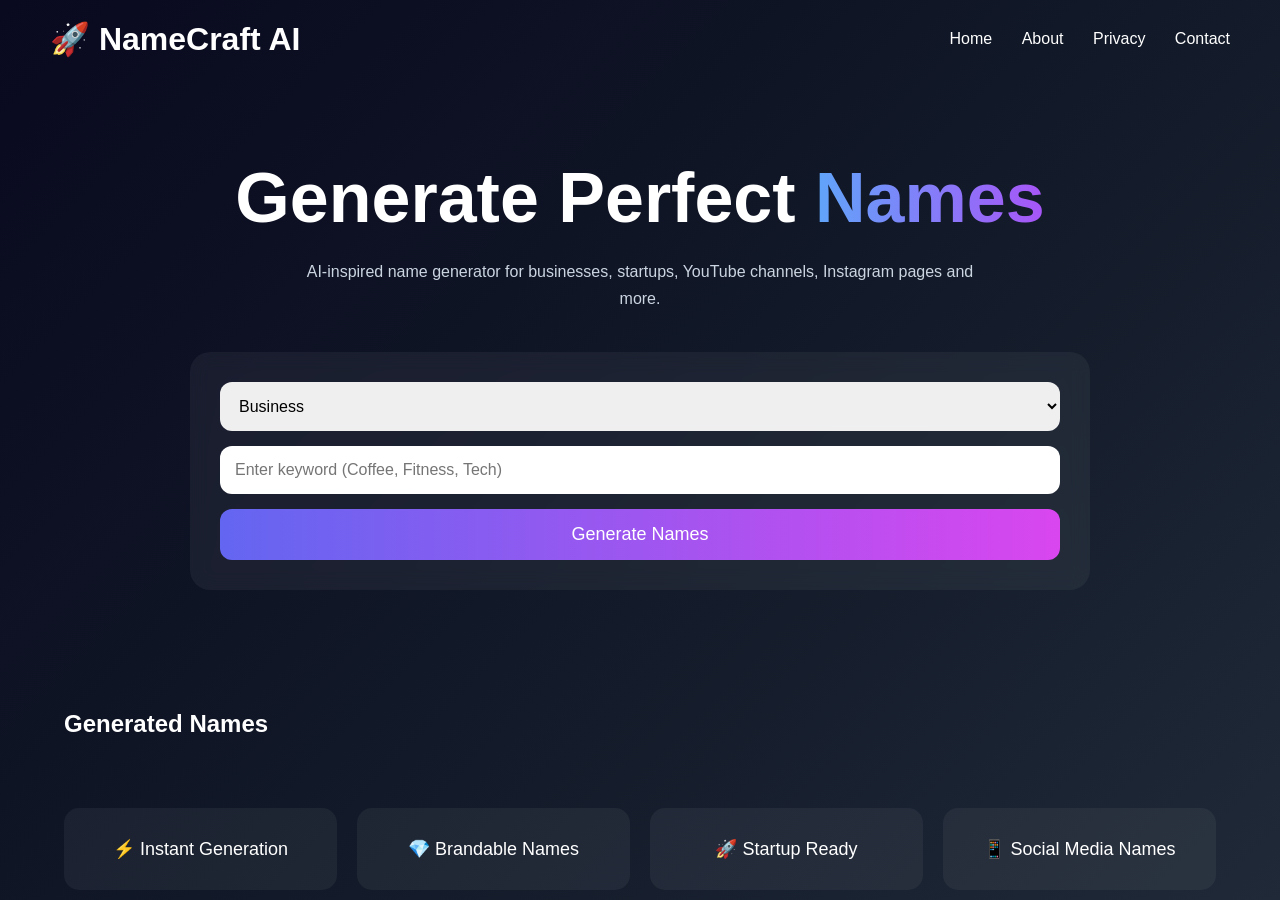
==== index.html @ 0061d7ce "Initial NameCraft AI Website" ====
<!DOCTYPE html>
<html lang="en">
<head>
<meta charset="UTF-8">
<meta name="viewport" content="width=device-width, initial-scale=1.0">
<title>NameCraft AI</title>
<link rel="stylesheet" href="style.css">
</head>

<body>

<nav>
    <div class="logo">🚀 NameCraft AI</div>

    <div class="menu">
        <a href="index.html">Home</a>
        <a href="pages/about.html">About</a>
        <a href="pages/privacy.html">Privacy</a>
        <a href="pages/contact.html">Contact</a>
    </div>
</nav>

<section class="hero">

    <h1>
        Generate Perfect <span>Names</span>
    </h1>

    <p>
        AI-inspired name generator for businesses, startups,
        YouTube channels, Instagram pages and more.
    </p>

    <div class="generator-box">

        <select id="category">
            <option>Business</option>
            <option>Startup</option>
            <option>YouTube</option>
            <option>Instagram</option>
            <option>Shop</option>
        </select>

        <input
        type="text"
        id="keyword"
        placeholder="Enter keyword (Coffee, Fitness, Tech)">

        <button onclick="generateNames()">
            Generate Names
        </button>

    </div>

</section>

<section class="results-section">

    <h2>Generated Names</h2>

    <div id="results"></div>

</section>
<section class="features">

    <div class="feature-card">
    ⚡ Instant Generation
    </div>

    <div class="feature-card">
    💎 Brandable Names
    </div>

    <div class="feature-card">
    🚀 Startup Ready
    </div>

    <div class="feature-card">
    📱 Social Media Names
    </div>

</section>

<script src="script.js"></script>

</body>
</html>
---- style.css ----
*{
    margin:0;
    padding:0;
    box-sizing:border-box;
}

body{

    font-family:Arial,sans-serif;

    background:
    linear-gradient(
    135deg,
    #09091f,
    #111827,
    #1f2937);

    min-height:100vh;

    color:white;
}

nav{

    display:flex;

    justify-content:space-between;

    align-items:center;

    padding:20px 50px;
}

.logo{

    font-size:32px;

    font-weight:bold;
}

.menu a{

    color:white;

    text-decoration:none;

    margin-left:25px;
}

.hero{

    text-align:center;

    padding:80px 20px;
}

.hero h1{

    font-size:70px;

    margin-bottom:20px;
}

.hero span{

    background:
    linear-gradient(
    90deg,
    #60a5fa,
    #a855f7);

    -webkit-background-clip:text;

    -webkit-text-fill-color:transparent;
}

.hero p{

    color:#cbd5e1;

    max-width:700px;

    margin:auto;

    margin-bottom:40px;

    line-height:1.7;
}

.generator-box{

    width:90%;

    max-width:900px;

    margin:auto;

    background:
    rgba(255,255,255,0.05);

    padding:30px;

    border-radius:20px;

    backdrop-filter:blur(10px);
}

select,
input{

    width:100%;

    padding:15px;

    border:none;

    border-radius:12px;

    margin-bottom:15px;

    font-size:16px;
}

button{

    width:100%;

    padding:15px;

    border:none;

    border-radius:12px;

    background:
    linear-gradient(
    90deg,
    #6366f1,
    #d946ef);

    color:white;

    font-size:18px;

    cursor:pointer;
}

.results-section{

    width:90%;

    max-width:1200px;

    margin:40px auto;
}

.results-section h2{

    margin-bottom:20px;
}

#results{

    display:grid;

    grid-template-columns:
    repeat(auto-fit,minmax(250px,1fr));

    gap:15px;
}

.name-card{

    background:
    rgba(255,255,255,0.05);

    padding:18px;

    border-radius:15px;

    display:flex;

    justify-content:space-between;

    align-items:center;
}

.copy-btn{

    background:#6366f1;

    width:auto;

    padding:8px 15px;

    font-size:14px;
}
.features{

display:grid;

grid-template-columns:
repeat(auto-fit,minmax(200px,1fr));

gap:20px;

width:90%;

max-width:1200px;

margin:50px auto;
}

.feature-card{

background:rgba(255,255,255,.05);

padding:30px;

border-radius:15px;

text-align:center;

font-size:18px;
}
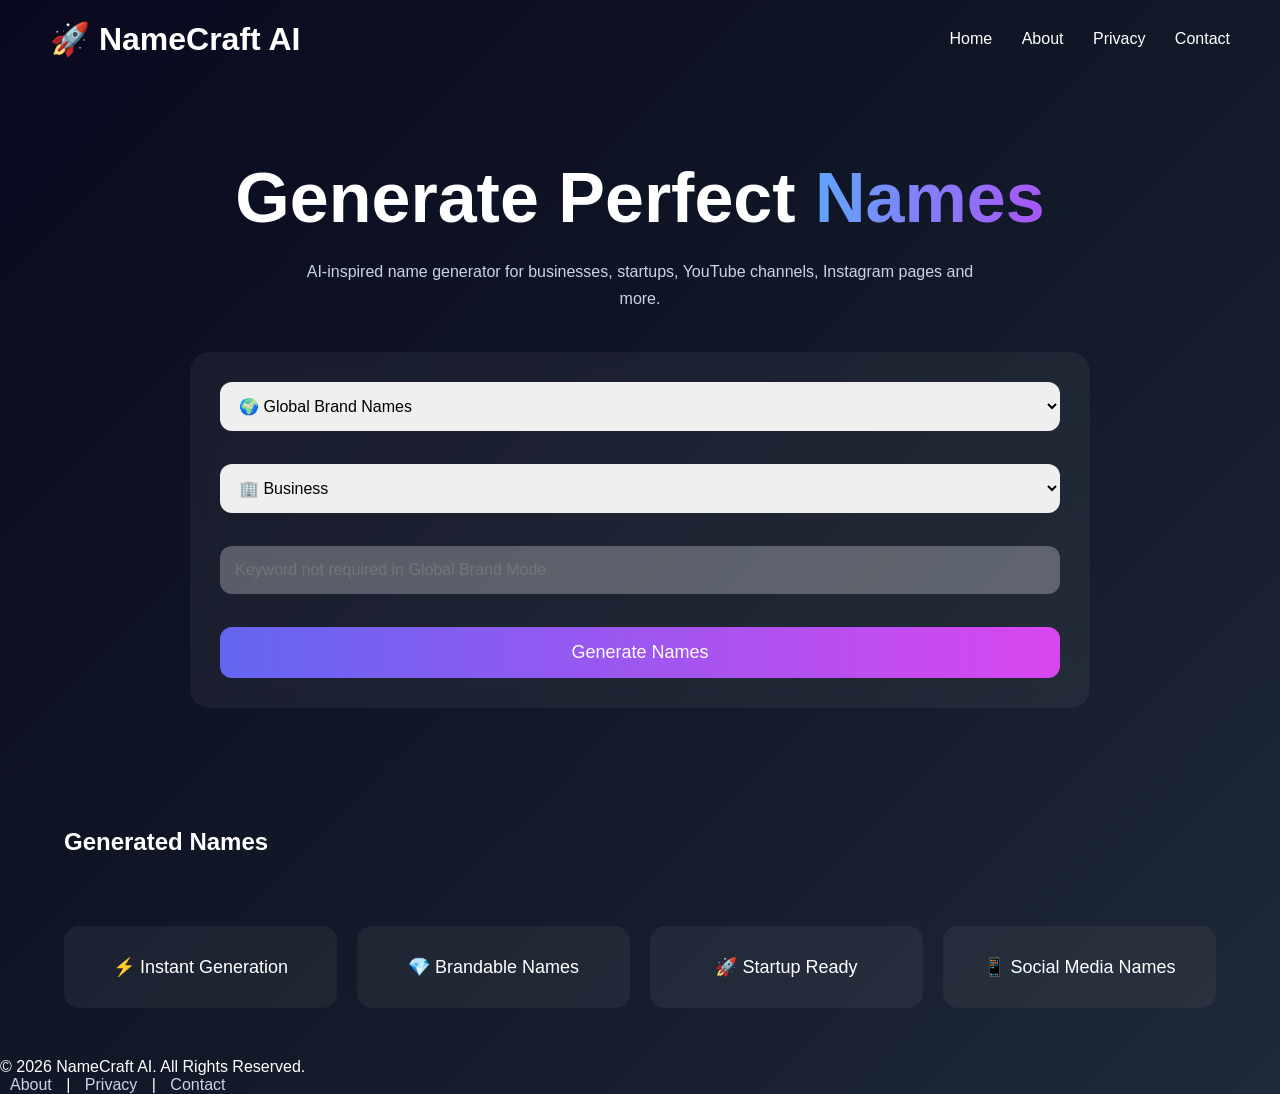
==== commit 3634dc69: "NameCraft  updated" ====
--- a/index.html
+++ b/index.html
@@ -33,24 +33,58 @@
 
     <div class="generator-box">
 
-        <select id="category">
-            <option>Business</option>
-            <option>Startup</option>
-            <option>YouTube</option>
-            <option>Instagram</option>
-            <option>Shop</option>
-        </select>
+    <select id="mode">
 
-        <input
-        type="text"
-        id="keyword"
-        placeholder="Enter keyword (Coffee, Fitness, Tech)">
+        <option value="brand">
+            🌍 Global Brand Names
+        </option>
 
-        <button onclick="generateNames()">
-            Generate Names
-        </button>
+        <option value="keyword">
+            🔑 Keyword Based Names
+        </option>
 
-    </div>
+    </select>
+
+    <br><br>
+
+    <select id="category">
+
+        <option value="Business">
+            🏢 Business
+        </option>
+
+        <option value="Startup">
+            🚀 Startup
+        </option>
+
+        <option value="YouTube">
+            📺 YouTube
+        </option>
+
+        <option value="Instagram">
+            📸 Instagram
+        </option>
+
+        <option value="Shop">
+            🛒 Shop
+        </option>
+
+    </select>
+
+    <br><br>
+
+    <input
+    type="text"
+    id="keyword"
+    placeholder="Enter keyword">
+
+    <br><br>
+
+    <button onclick="generateNames()">
+        Generate Names
+    </button>
+
+</div>
 
 </section>
 
@@ -83,5 +117,17 @@
 
 <script src="script.js"></script>
 
+<footer>
+
+    <p>© 2026 NameCraft AI. All Rights Reserved.</p>
+
+    <div>
+        <a href="pages/about.html">About</a> |
+        <a href="pages/privacy.html">Privacy</a> |
+        <a href="pages/contact.html">Contact</a>
+    </div>
+
+</footer>
+
 </body>
 </html>
--- a/style.css
+++ b/style.css
@@ -221,4 +221,18 @@
 text-align:center;
 
 font-size:18px;
+}
+
+footer a{
+
+    color:#cbd5e1;
+
+    text-decoration:none;
+
+    margin:0 10px;
+}
+
+footer a:hover{
+
+    color:white;
 }
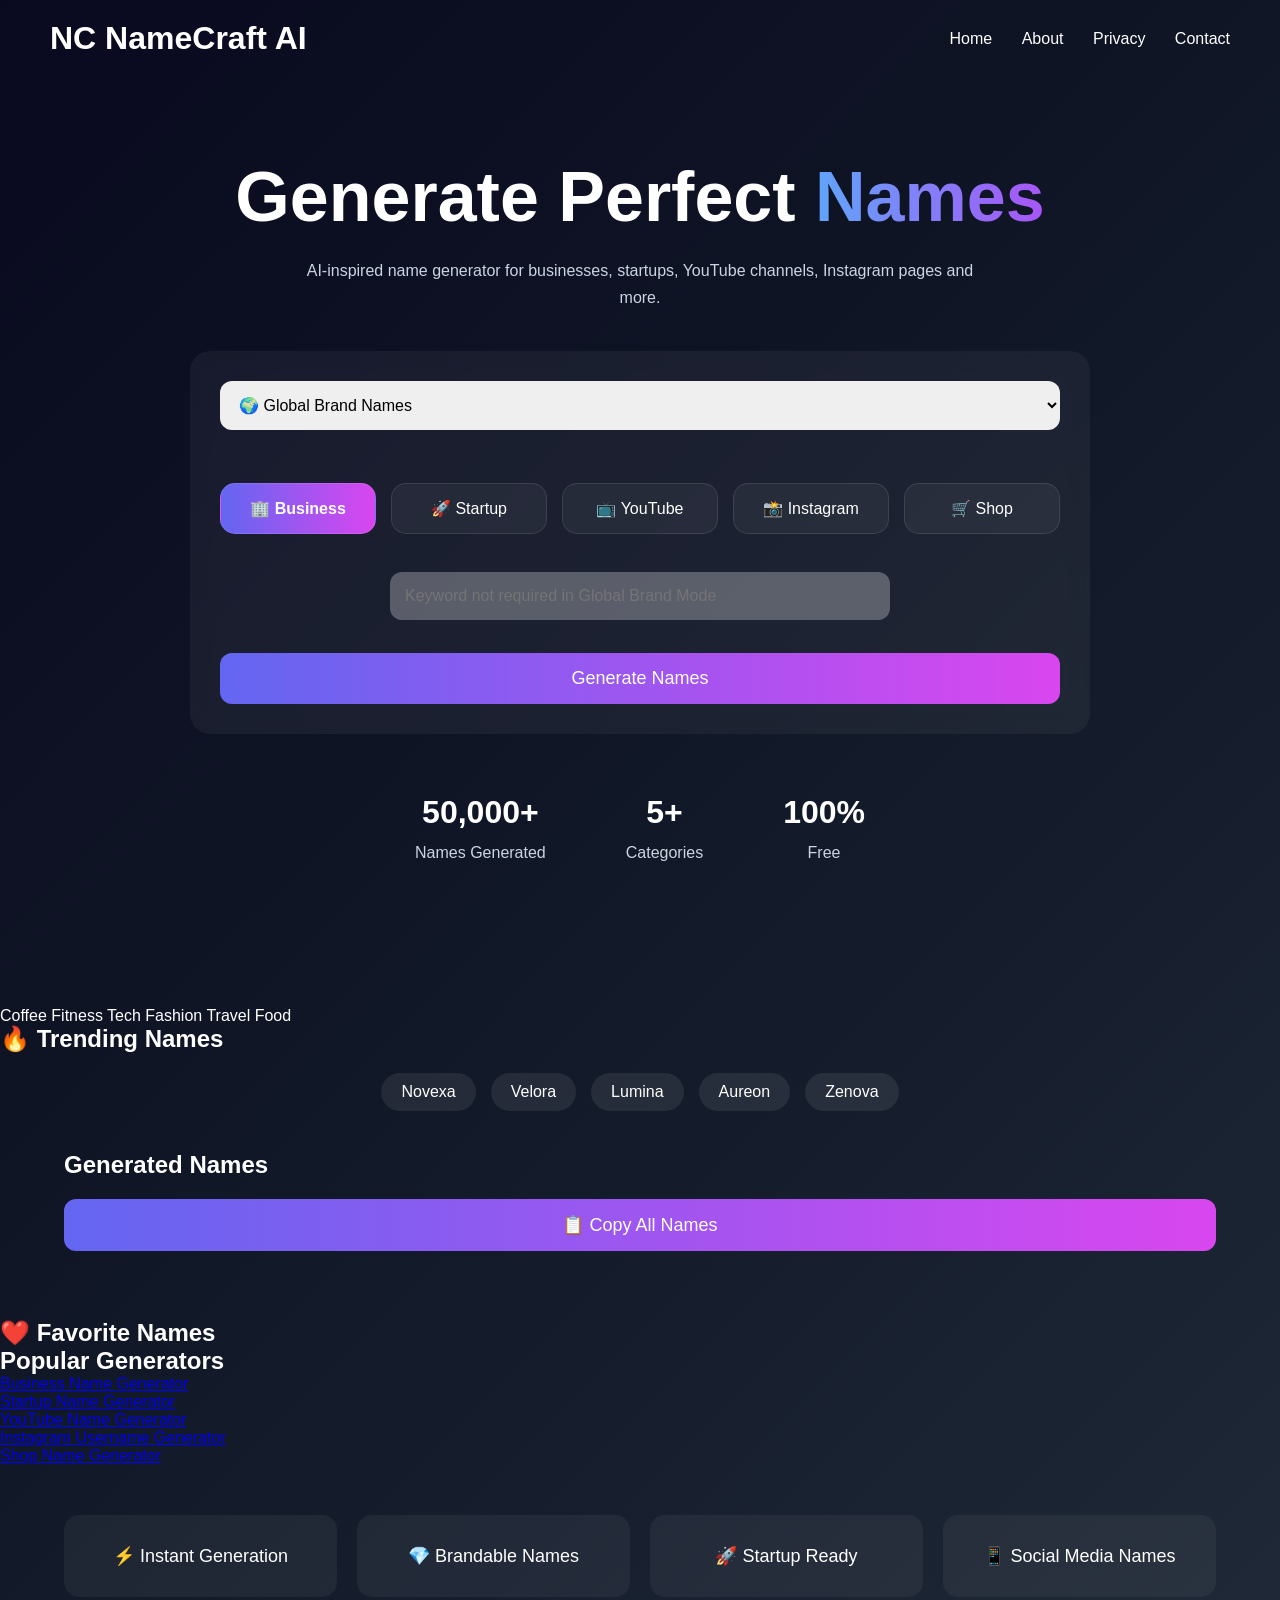
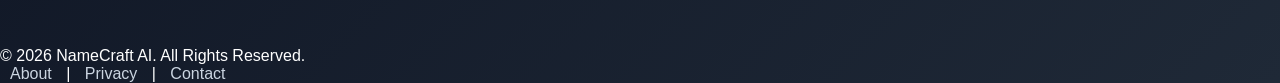
==== commit 4e5c4146: "NameCraft updated" ====
--- a/index.html
+++ b/index.html
@@ -1,16 +1,46 @@
 <!DOCTYPE html>
 <html lang="en">
+
 <head>
 <meta charset="UTF-8">
 <meta name="viewport" content="width=device-width, initial-scale=1.0">
-<title>NameCraft AI</title>
+<meta name="google-site-verification"
+content="XXXXXXXXXXXXXXXXXX" />
+<title>
+AI Business Name Generator | Startup, YouTube & Brand Names
+</title>
+
+<meta
+name="description"
+content="Generate unique business names, startup names, YouTube channel names and brand names instantly with NameCraft AI.">
+
+<meta
+name="keywords"
+content="business name generator,startup name generator,brand name generator,youtube name generator">
+
+<meta
+name="robots"
+content="index, follow">
 <link rel="stylesheet" href="style.css">
+
+<link rel="icon" href="favicon.ico">
 </head>
 
 <body>
 
 <nav>
-    <div class="logo">🚀 NameCraft AI</div>
+
+    <div class="logo">
+
+    <span class="logo-icon">
+    NC
+    </span>
+
+    <span>
+    NameCraft AI
+    </span>
+
+    </div>
 
     <div class="menu">
         <a href="index.html">Home</a>
@@ -18,6 +48,7 @@
         <a href="pages/privacy.html">Privacy</a>
         <a href="pages/contact.html">Contact</a>
     </div>
+
 </nav>
 
 <section class="hero">
@@ -27,99 +58,219 @@
     </h1>
 
     <p>
-        AI-inspired name generator for businesses, startups,
-        YouTube channels, Instagram pages and more.
+        AI-inspired name generator for businesses,
+        startups, YouTube channels, Instagram pages
+        and more.
     </p>
 
     <div class="generator-box">
 
-    <select id="mode">
-
-        <option value="brand">
-            🌍 Global Brand Names
-        </option>
-
-        <option value="keyword">
-            🔑 Keyword Based Names
-        </option>
-
-    </select>
+        <select id="mode">
+
+            <option value="brand">
+                🌍 Global Brand Names
+            </option>
+
+            <option value="keyword">
+                🔑 Keyword Based Names
+            </option>
+
+        </select>
+
+        <br><br>
+
+        <div class="category-grid">
+
+            <div class="category-card active"
+                 data-category="Business">
+                 🏢 Business
+            </div>
+
+            <div class="category-card"
+                 data-category="Startup">
+                 🚀 Startup
+            </div>
+
+            <div class="category-card"
+                 data-category="YouTube">
+                 📺 YouTube
+            </div>
+
+            <div class="category-card"
+                 data-category="Instagram">
+                 📸 Instagram
+            </div>
+
+            <div class="category-card"
+                 data-category="Shop">
+                 🛒 Shop
+            </div>
+
+        </div>
+
+        <input
+        type="hidden"
+        id="category"
+        value="Business">
+
+        <br>
+
+        <input
+        type="text"
+        id="keyword"
+        placeholder="Enter keyword">
+
+        <br><br>
+
+        <button onclick="generateNames()">
+            Generate Names
+        </button>
+
+    </div>
+    <div class="stats">
+
+        <div>
+            <h2>50,000+</h2>
+            <p>Names Generated</p>
+        </div>
+
+        <div>
+            <h2>5+</h2>
+            <p>Categories</p>
+        </div>
+
+        <div>
+            <h2>100%</h2>
+            <p>Free</p>
+        </div>
+
+    </div>
+
+
+</section>
+
+<div class="keyword-suggestions">
+
+<span>Coffee</span>
+<span>Fitness</span>
+<span>Tech</span>
+<span>Fashion</span>
+<span>Travel</span>
+<span>Food</span>
+
+</div>
+
+<section class="trending-section">
+
+<h2>
+🔥 Trending Names
+</h2>
+
+<div class="trending-list">
+
+<span>Novexa</span>
+<span>Velora</span>
+<span>Lumina</span>
+<span>Aureon</span>
+<span>Zenova</span>
+
+</div>
+
+</section>
+
+<section class="results-section">
+
+    <h2>
+        Generated Names
+    </h2>
+
+    <button onclick="copyAllNames()">
+
+    📋 Copy All Names
+
+    </button>
 
     <br><br>
 
-    <select id="category">
-
-        <option value="Business">
-            🏢 Business
-        </option>
-
-        <option value="Startup">
-            🚀 Startup
-        </option>
-
-        <option value="YouTube">
-            📺 YouTube
-        </option>
-
-        <option value="Instagram">
-            📸 Instagram
-        </option>
-
-        <option value="Shop">
-            🛒 Shop
-        </option>
-
-    </select>
-
-    <br><br>
-
-    <input
-    type="text"
-    id="keyword"
-    placeholder="Enter keyword">
-
-    <br><br>
-
-    <button onclick="generateNames()">
-        Generate Names
-    </button>
-
-</div>
-
-</section>
-
-<section class="results-section">
-
-    <h2>Generated Names</h2>
-
     <div id="results"></div>
 
 </section>
+
+<section class="favorites-section">
+
+    <h2>
+        ❤️ Favorite Names
+    </h2>
+
+    <div id="favorites"></div>
+
+</section>
+
+<section class="seo-links">
+
+<h2>Popular Generators</h2>
+
+<ul>
+
+<li>
+<a href="pages/business-name-generator.html">
+Business Name Generator
+</a>
+</li>
+
+<li>
+<a href="pages/startup-name-generator.html">
+Startup Name Generator
+</a>
+</li>
+
+<li>
+<a href="pages/youtube-name-generator.html">
+YouTube Name Generator
+</a>
+</li>
+
+<li>
+<a href="pages/instagram-name-generator.html">
+Instagram Username Generator
+</a>
+</li>
+
+<li>
+<a href="pages/shop-name-generator.html">
+Shop Name Generator
+</a>
+</li>
+
+</ul>
+
+</section>
+
 <section class="features">
 
     <div class="feature-card">
-    ⚡ Instant Generation
-    </div>
-
-    <div class="feature-card">
-    💎 Brandable Names
-    </div>
-
-    <div class="feature-card">
-    🚀 Startup Ready
-    </div>
-
-    <div class="feature-card">
-    📱 Social Media Names
-    </div>
-
-</section>
-
-<script src="script.js"></script>
+        ⚡ Instant Generation
+    </div>
+
+    <div class="feature-card">
+        💎 Brandable Names
+    </div>
+
+    <div class="feature-card">
+        🚀 Startup Ready
+    </div>
+
+    <div class="feature-card">
+        📱 Social Media Names
+    </div>
+
+</section>
 
 <footer>
 
-    <p>© 2026 NameCraft AI. All Rights Reserved.</p>
+    <p>
+        © 2026 NameCraft AI. All Rights Reserved.
+    </p>
 
     <div>
         <a href="pages/about.html">About</a> |
@@ -129,5 +280,7 @@
 
 </footer>
 
+<script src="script.js"></script>
+
 </body>
 </html>
--- a/style.css
+++ b/style.css
@@ -235,4 +235,209 @@
 footer a:hover{
 
     color:white;
+}
+
+.category-grid{
+
+    display:grid;
+
+    grid-template-columns:
+    repeat(auto-fit,minmax(140px,1fr));
+
+    gap:15px;
+
+    margin-bottom:25px;
+}
+
+.category-card{
+
+    background:
+    rgba(255,255,255,0.05);
+
+    padding:15px;
+
+    border-radius:15px;
+
+    text-align:center;
+
+    cursor:pointer;
+
+    transition:0.3s;
+
+    border:1px solid rgba(255,255,255,0.1);
+}
+
+.category-card:hover{
+
+    transform:translateY(-5px);
+
+    background:
+    rgba(255,255,255,0.1);
+}
+
+.category-card.active{
+
+    background:
+    linear-gradient(
+    90deg,
+    #6366f1,
+    #d946ef);
+
+    color:white;
+
+    font-weight:bold;
+}
+
+.category-grid{
+    display:grid;
+    grid-template-columns:repeat(auto-fit,minmax(140px,1fr));
+    gap:15px;
+    margin:20px 0;
+}
+
+.category-card{
+    padding:15px;
+    border-radius:15px;
+    text-align:center;
+    cursor:pointer;
+    border:1px solid rgba(255,255,255,0.1);
+    transition:0.3s;
+}
+
+.category-card:hover{
+    transform:translateY(-5px);
+}
+
+.category-card.active{
+    background:linear-gradient(90deg,#6366f1,#d946ef);
+    color:white;
+}
+
+#keyword{
+    width:100%;
+    max-width:500px;
+    padding:15px;
+    border-radius:12px;
+    border:none;
+}
+
+button{
+    padding:15px 30px;
+    border:none;
+    border-radius:12px;
+    cursor:pointer;
+}
+
+.action-buttons{
+
+    display:flex;
+
+    gap:10px;
+}
+
+.fav-btn{
+
+    background:none;
+
+    border:none;
+
+    font-size:20px;
+
+    cursor:pointer;
+}
+
+.favorites-section{
+
+    margin-top:50px;
+}
+
+.name-card{
+
+    display:flex;
+
+    justify-content:space-between;
+
+    align-items:center;
+
+    margin:15px 0;
+
+    padding:20px;
+
+    border-radius:20px;
+
+    background:rgba(255,255,255,0.05);
+
+    backdrop-filter:blur(10px);
+
+    border:1px solid rgba(255,255,255,0.1);
+
+    transition:0.3s;
+}
+
+.name-card:hover{
+
+    transform:translateY(-4px);
+
+    border-color:#6366f1;
+}
+
+.name-info h3{
+
+    margin:0;
+
+    font-size:22px;
+}
+
+.name-info small{
+
+    opacity:0.7;
+}
+
+.trending-list{
+
+display:flex;
+
+justify-content:center;
+
+gap:15px;
+
+flex-wrap:wrap;
+
+margin:20px 0;
+}
+
+.trending-list span{
+
+padding:10px 20px;
+
+border-radius:20px;
+
+background:rgba(255,255,255,0.08);
+}
+
+.stats{
+
+    display:flex;
+
+    justify-content:center;
+
+    gap:40px;
+
+    flex-wrap:wrap;
+
+    margin-top:40px;
+}
+
+.stats div{
+
+    text-align:center;
+
+    padding:20px;
+}
+
+.stats h2{
+
+    font-size:32px;
+
+    margin-bottom:8px;
 }
